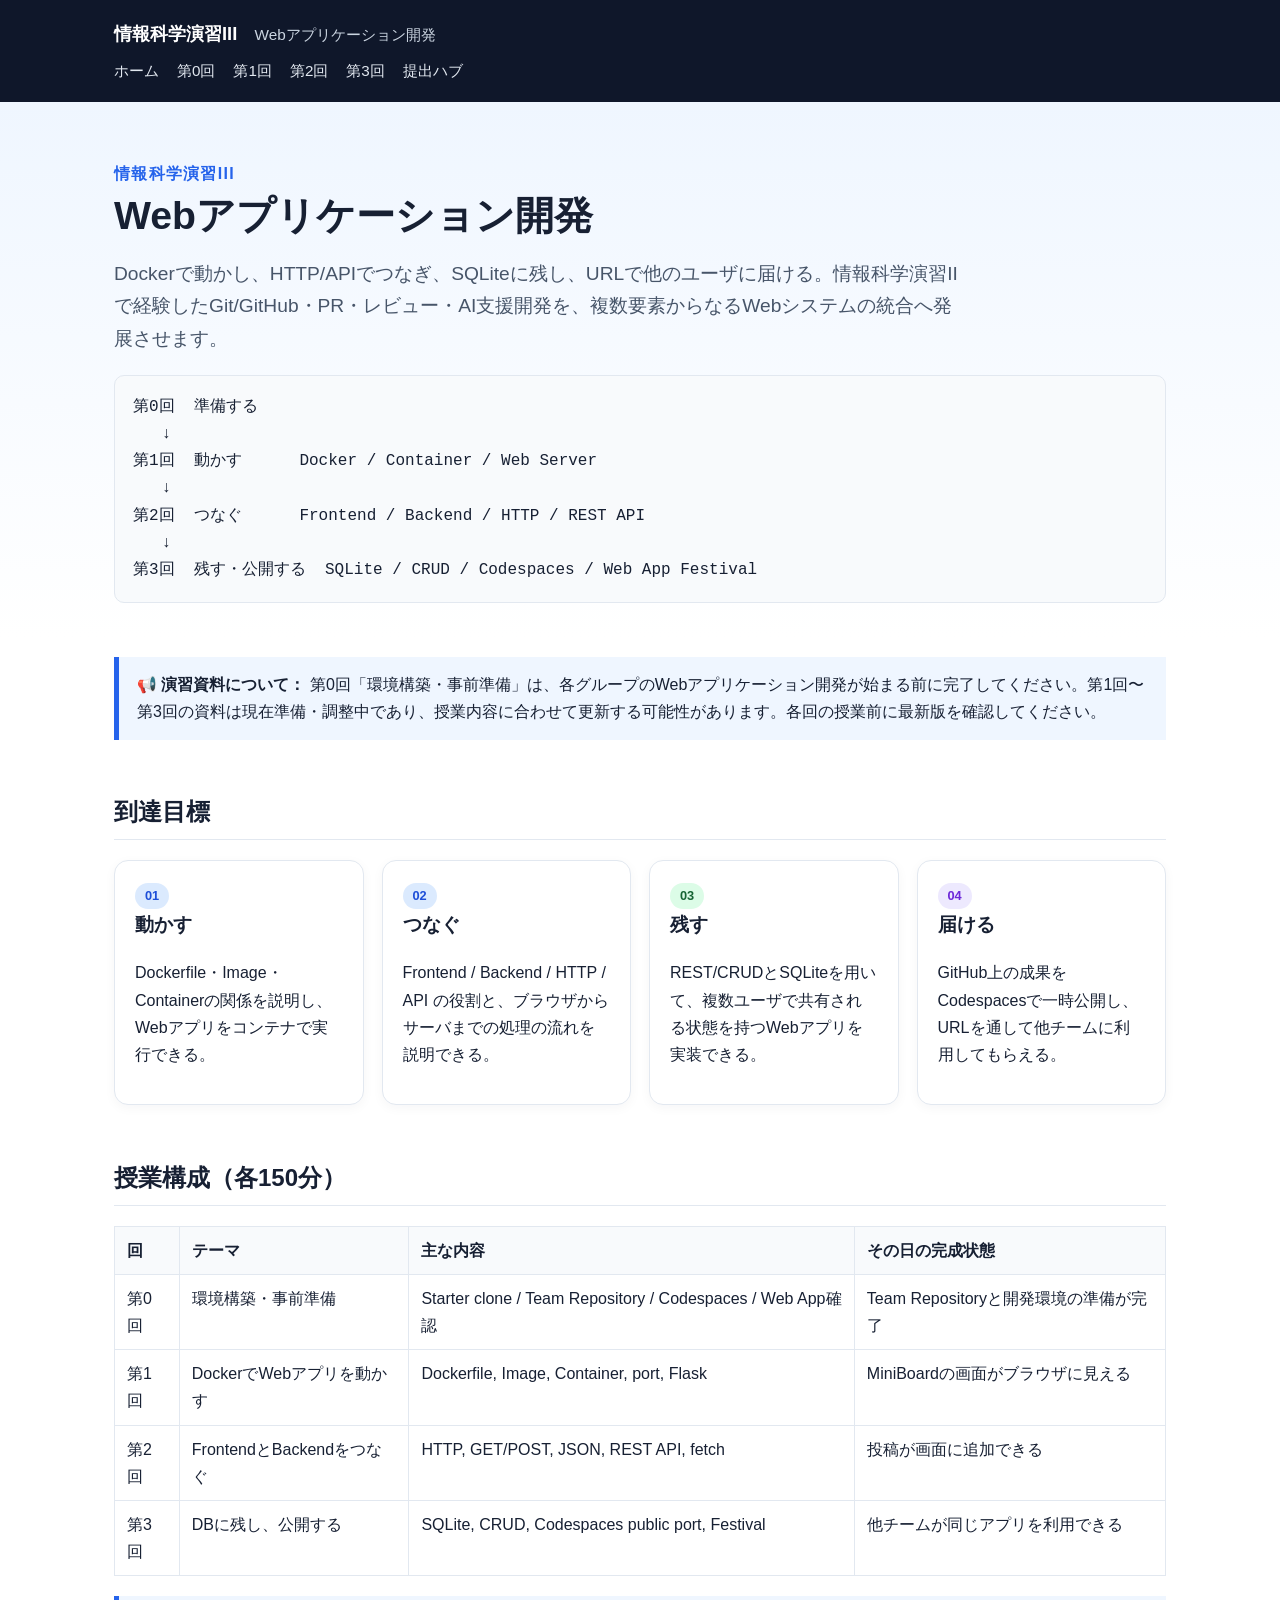
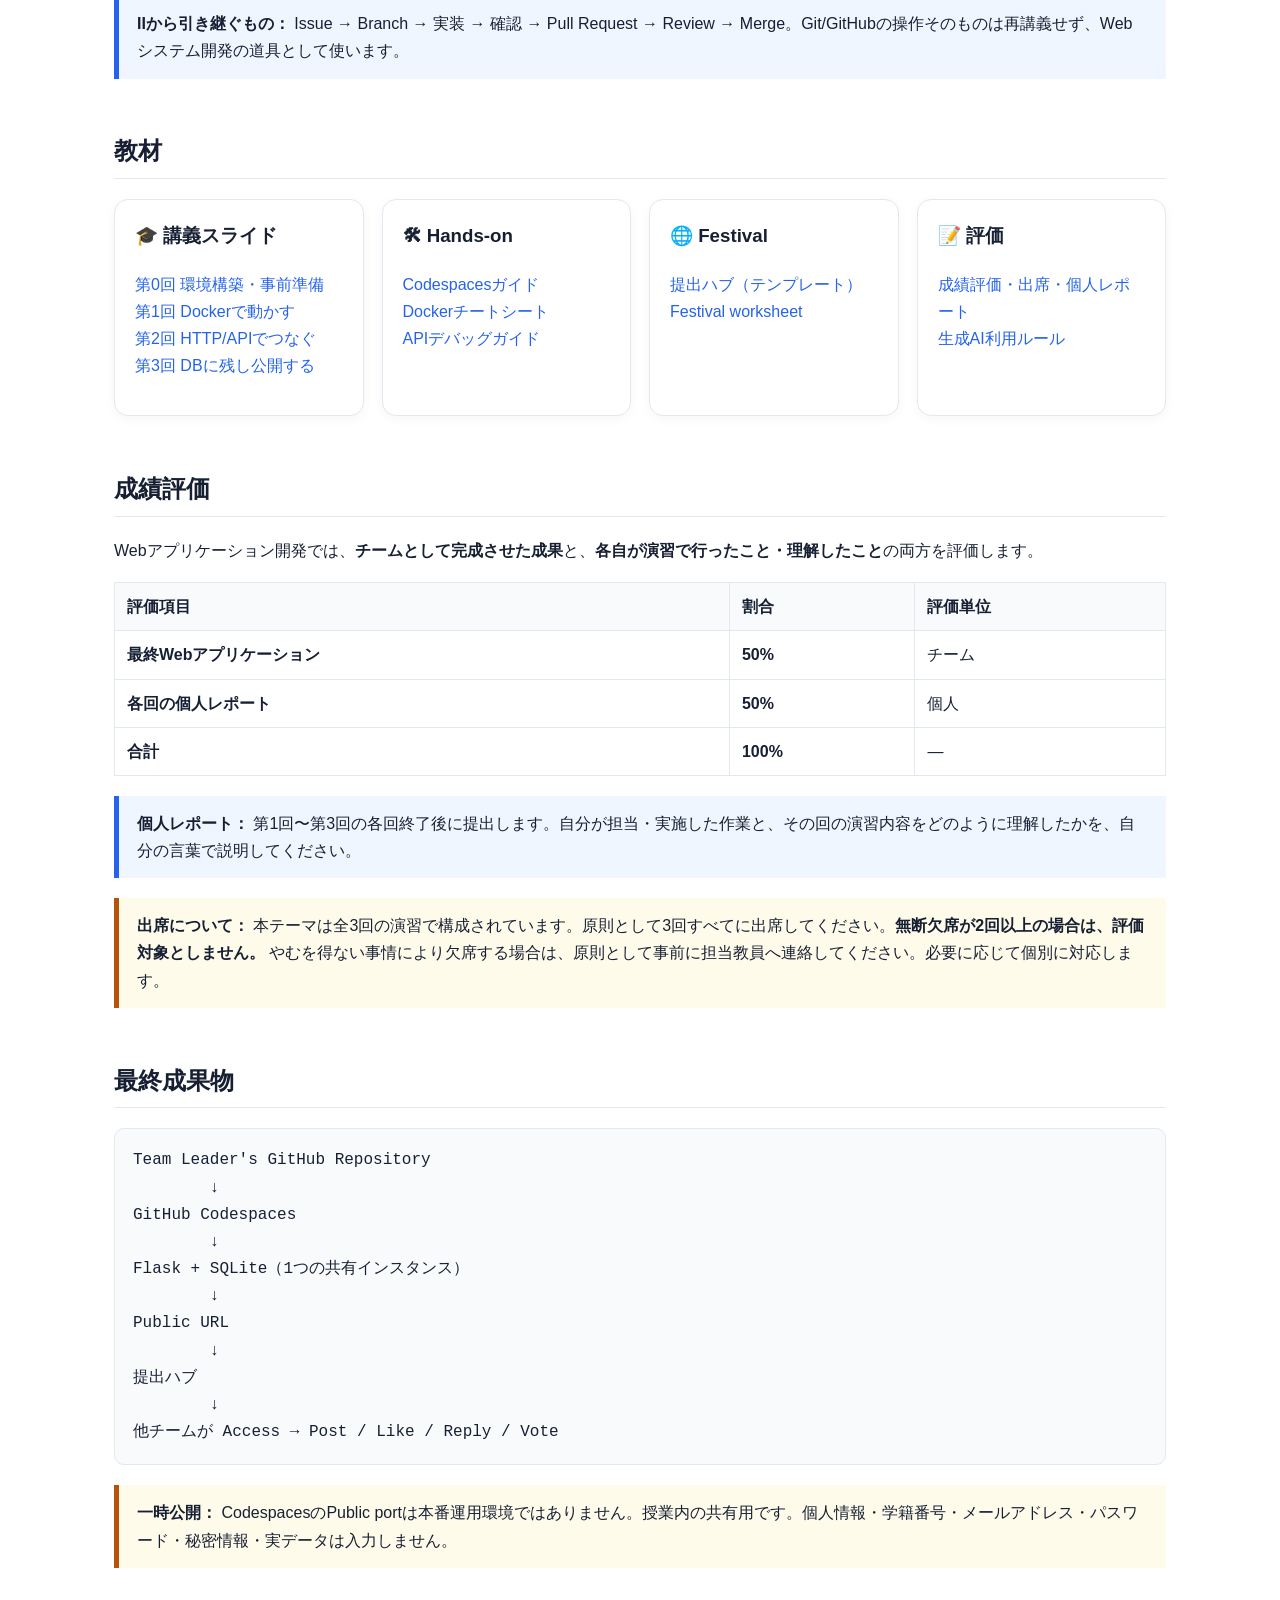
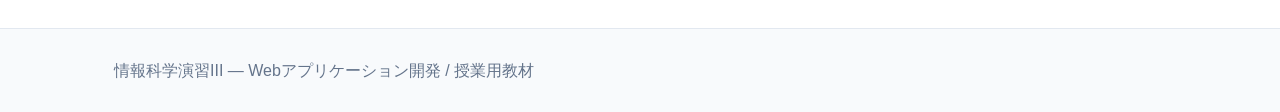
==== index.html @ 9b307874 "Initial course website" ====
<!doctype html><html lang="ja"><head><meta charset="utf-8"><meta name="viewport" content="width=device-width,initial-scale=1"><title>ホーム | 情報科学演習III</title><link rel="stylesheet" href="assets/style.css"></head><body><header><div class="wrap"><div class="brand">情報科学演習III <small>Webアプリケーション開発</small></div><nav><a href="index.html">ホーム</a><a href="slides/00-setup.html">第0回</a><a href="slides/01-docker-web.html">第1回</a><a href="slides/02-http-api.html">第2回</a><a href="slides/03-db-publish.html">第3回</a><a href="reference/festival-hub.html">提出ハブ</a></nav></div></header><section class="hero"><div class="wrap"><div class="kicker">情報科学演習III</div><h1>Webアプリケーション開発</h1><p class="lead">Dockerで動かし、HTTP/APIでつなぎ、SQLiteに残し、URLで他のユーザに届ける。情報科学演習IIで経験したGit/GitHub・PR・レビュー・AI支援開発を、複数要素からなるWebシステムの統合へ発展させます。</p><div class="flow">第0回  準備する
   ↓
第1回  動かす      Docker / Container / Web Server
   ↓
第2回  つなぐ      Frontend / Backend / HTTP / REST API
   ↓
第3回  残す・公開する  SQLite / CRUD / Codespaces / Web App Festival</div></div></section>
<main class="wrap">
<div class="notice"><b>📢 演習資料について：</b> 第0回「環境構築・事前準備」は、各グループのWebアプリケーション開発が始まる前に完了してください。第1回〜第3回の資料は現在準備・調整中であり、授業内容に合わせて更新する可能性があります。各回の授業前に最新版を確認してください。</div>
<h2>到達目標</h2><div class="grid"><div class="card"><span class="tag">01</span><h3>動かす</h3><p>Dockerfile・Image・Containerの関係を説明し、Webアプリをコンテナで実行できる。</p></div><div class="card"><span class="tag">02</span><h3>つなぐ</h3><p>Frontend / Backend / HTTP / API の役割と、ブラウザからサーバまでの処理の流れを説明できる。</p></div><div class="card"><span class="tag green">03</span><h3>残す</h3><p>REST/CRUDとSQLiteを用いて、複数ユーザで共有される状態を持つWebアプリを実装できる。</p></div><div class="card"><span class="tag violet">04</span><h3>届ける</h3><p>GitHub上の成果をCodespacesで一時公開し、URLを通して他チームに利用してもらえる。</p></div></div>
<h2>授業構成（各150分）</h2><table><tr><th>回</th><th>テーマ</th><th>主な内容</th><th>その日の完成状態</th></tr><tr><td>第0回</td><td>環境構築・事前準備</td><td>Starter clone / Team Repository / Codespaces / Web App確認</td><td>Team Repositoryと開発環境の準備が完了</td></tr><tr><td>第1回</td><td>DockerでWebアプリを動かす</td><td>Dockerfile, Image, Container, port, Flask</td><td>MiniBoardの画面がブラウザに見える</td></tr><tr><td>第2回</td><td>FrontendとBackendをつなぐ</td><td>HTTP, GET/POST, JSON, REST API, fetch</td><td>投稿が画面に追加できる</td></tr><tr><td>第3回</td><td>DBに残し、公開する</td><td>SQLite, CRUD, Codespaces public port, Festival</td><td>他チームが同じアプリを利用できる</td></tr></table>
<div class="notice"><b>IIから引き継ぐもの：</b> Issue → Branch → 実装 → 確認 → Pull Request → Review → Merge。Git/GitHubの操作そのものは再講義せず、Webシステム開発の道具として使います。</div>
<h2>教材</h2><div class="grid"><div class="card"><h3>🎓 講義スライド</h3><p><a href="slides/00-setup.html">第0回 環境構築・事前準備</a><br><a href="slides/01-docker-web.html">第1回 Dockerで動かす</a><br><a href="slides/02-http-api.html">第2回 HTTP/APIでつなぐ</a><br><a href="slides/03-db-publish.html">第3回 DBに残し公開する</a></p></div><div class="card"><h3>🛠 Hands-on</h3><p><a href="reference/codespaces-guide.html">Codespacesガイド</a><br><a href="reference/docker-cheatsheet.html">Dockerチートシート</a><br><a href="reference/api-debug.html">APIデバッグガイド</a></p></div><div class="card"><h3>🌐 Festival</h3><p><a href="reference/festival-hub.html">提出ハブ（テンプレート）</a><br><a href="files/worksheet-week3.md">Festival worksheet</a></p></div><div class="card"><h3>📝 評価</h3><p><a href="reference/assessment.html">成績評価・出席・個人レポート</a><br><a href="reference/ai-policy.html">生成AI利用ルール</a></p></div></div>
<h2>成績評価</h2>
<p>Webアプリケーション開発では、<b>チームとして完成させた成果</b>と、<b>各自が演習で行ったこと・理解したこと</b>の両方を評価します。</p>
<table><tr><th>評価項目</th><th>割合</th><th>評価単位</th></tr><tr><td><b>最終Webアプリケーション</b></td><td><b>50%</b></td><td>チーム</td></tr><tr><td><b>各回の個人レポート</b></td><td><b>50%</b></td><td>個人</td></tr><tr><td><b>合計</b></td><td><b>100%</b></td><td>—</td></tr></table>
<div class="notice"><b>個人レポート：</b> 第1回〜第3回の各回終了後に提出します。自分が担当・実施した作業と、その回の演習内容をどのように理解したかを、自分の言葉で説明してください。</div>
<div class="warn notice"><b>出席について：</b> 本テーマは全3回の演習で構成されています。原則として3回すべてに出席してください。<b>無断欠席が2回以上の場合は、評価対象としません。</b> やむを得ない事情により欠席する場合は、原則として事前に担当教員へ連絡してください。必要に応じて個別に対応します。</div>
<h2>最終成果物</h2><div class="flow">Team Leader's GitHub Repository
        ↓
GitHub Codespaces
        ↓
Flask + SQLite（1つの共有インスタンス）
        ↓
Public URL
        ↓
提出ハブ
        ↓
他チームが Access → Post / Like / Reply / Vote</div>
<div class="warn notice"><b>一時公開：</b> CodespacesのPublic portは本番運用環境ではありません。授業内の共有用です。個人情報・学籍番号・メールアドレス・パスワード・秘密情報・実データは入力しません。</div></main><footer><div class="wrap">情報科学演習III — Webアプリケーション開発 / 授業用教材</div></footer></body></html>
---- assets/style.css ----
:root{--ink:#172033;--muted:#64748b;--blue:#2563eb;--light:#f8fafc;--line:#e2e8f0;--green:#15803d;--amber:#b45309;--red:#b91c1c;--violet:#7c3aed}
*{box-sizing:border-box} body{margin:0;font-family:-apple-system,BlinkMacSystemFont,"Segoe UI","Noto Sans JP",sans-serif;color:var(--ink);line-height:1.7;background:#fff} a{color:var(--blue);text-decoration:none} a:hover{text-decoration:underline}
header{background:#0f172a;color:white;padding:18px 0}.wrap{max-width:1100px;margin:auto;padding:0 24px}.brand{font-weight:800;font-size:1.15rem}.brand small{font-weight:400;color:#cbd5e1;margin-left:12px}nav{margin-top:8px}nav a{color:#e2e8f0;margin-right:18px;font-size:.95rem}
.hero{padding:58px 0 34px;background:linear-gradient(180deg,#eff6ff,#fff)}h1{font-size:2.45rem;line-height:1.2;margin:.1em 0 .35em}h2{margin-top:2.2em;border-bottom:1px solid var(--line);padding-bottom:.25em}h3{margin-top:1.6em}.lead{font-size:1.2rem;color:#475569;max-width:850px}.kicker{font-weight:800;color:var(--blue);letter-spacing:.08em}.grid{display:grid;grid-template-columns:repeat(auto-fit,minmax(230px,1fr));gap:18px}.card{border:1px solid var(--line);border-radius:14px;padding:20px;background:white;box-shadow:0 3px 12px #0f172a0a}.card h3{margin-top:0}.tag{display:inline-block;background:#dbeafe;color:#1d4ed8;border-radius:999px;padding:2px 10px;font-size:.8rem;font-weight:700}.tag.green{background:#dcfce7;color:#166534}.tag.amber{background:#fef3c7;color:#92400e}.tag.violet{background:#ede9fe;color:#6d28d9}.notice{border-left:5px solid var(--blue);background:#eff6ff;padding:14px 18px;margin:20px 0}.warn{border-left-color:var(--amber);background:#fffbeb}.danger{border-left-color:var(--red);background:#fef2f2}.ok{border-left-color:var(--green);background:#f0fdf4}code{background:#f1f5f9;padding:.1em .35em;border-radius:5px}pre{background:#0f172a;color:#e2e8f0;padding:18px;border-radius:10px;overflow:auto;line-height:1.45}pre code{background:none;padding:0}table{border-collapse:collapse;width:100%;margin:18px 0}th,td{border:1px solid var(--line);padding:10px 12px;text-align:left;vertical-align:top}th{background:#f8fafc}.flow{font-family:ui-monospace,SFMono-Regular,Menlo,monospace;white-space:pre-wrap;background:#f8fafc;border:1px solid var(--line);padding:18px;border-radius:10px}.btn{display:inline-block;background:var(--blue);color:white!important;padding:10px 16px;border-radius:9px;font-weight:700;margin:4px 8px 4px 0}.muted{color:var(--muted)}footer{margin-top:60px;padding:28px 0;background:#f8fafc;color:#64748b;border-top:1px solid var(--line)}
.slide{max-width:1050px;margin:28px auto;padding:32px;border:1px solid var(--line);border-radius:16px;min-height:360px;box-shadow:0 8px 28px #0f172a0b}.slide h2{margin-top:0;border:0;font-size:2rem}.slide .num{color:#94a3b8;font-weight:700}.slide ul{font-size:1.08rem}.slide .big{font-size:1.45rem;font-weight:800}.toc{position:sticky;top:0;background:#ffffffee;backdrop-filter:blur(8px);border-bottom:1px solid var(--line);padding:10px 0;z-index:3}.toc a{margin-right:12px;font-size:.9rem}
@media(max-width:650px){h1{font-size:2rem}.wrap{padding:0 16px}.slide{margin:14px;padding:20px}.brand small{display:block;margin-left:0}}
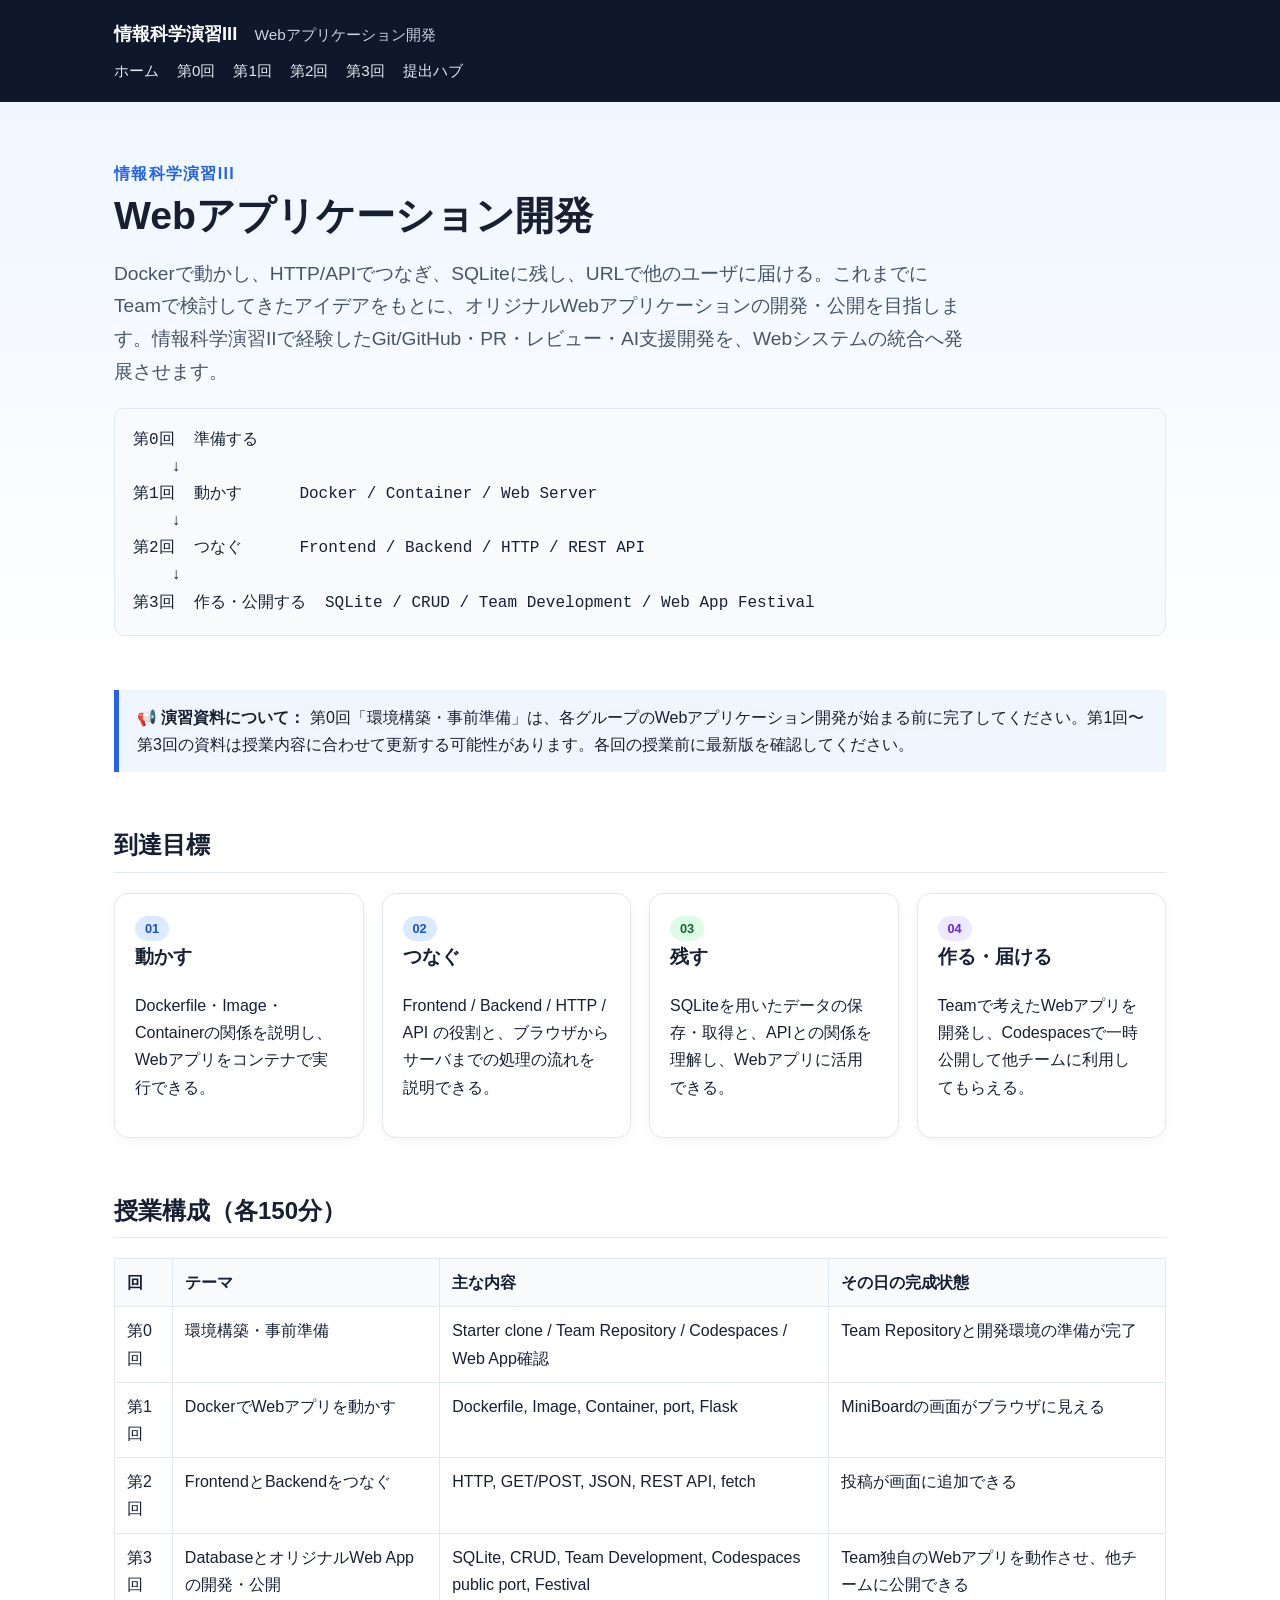
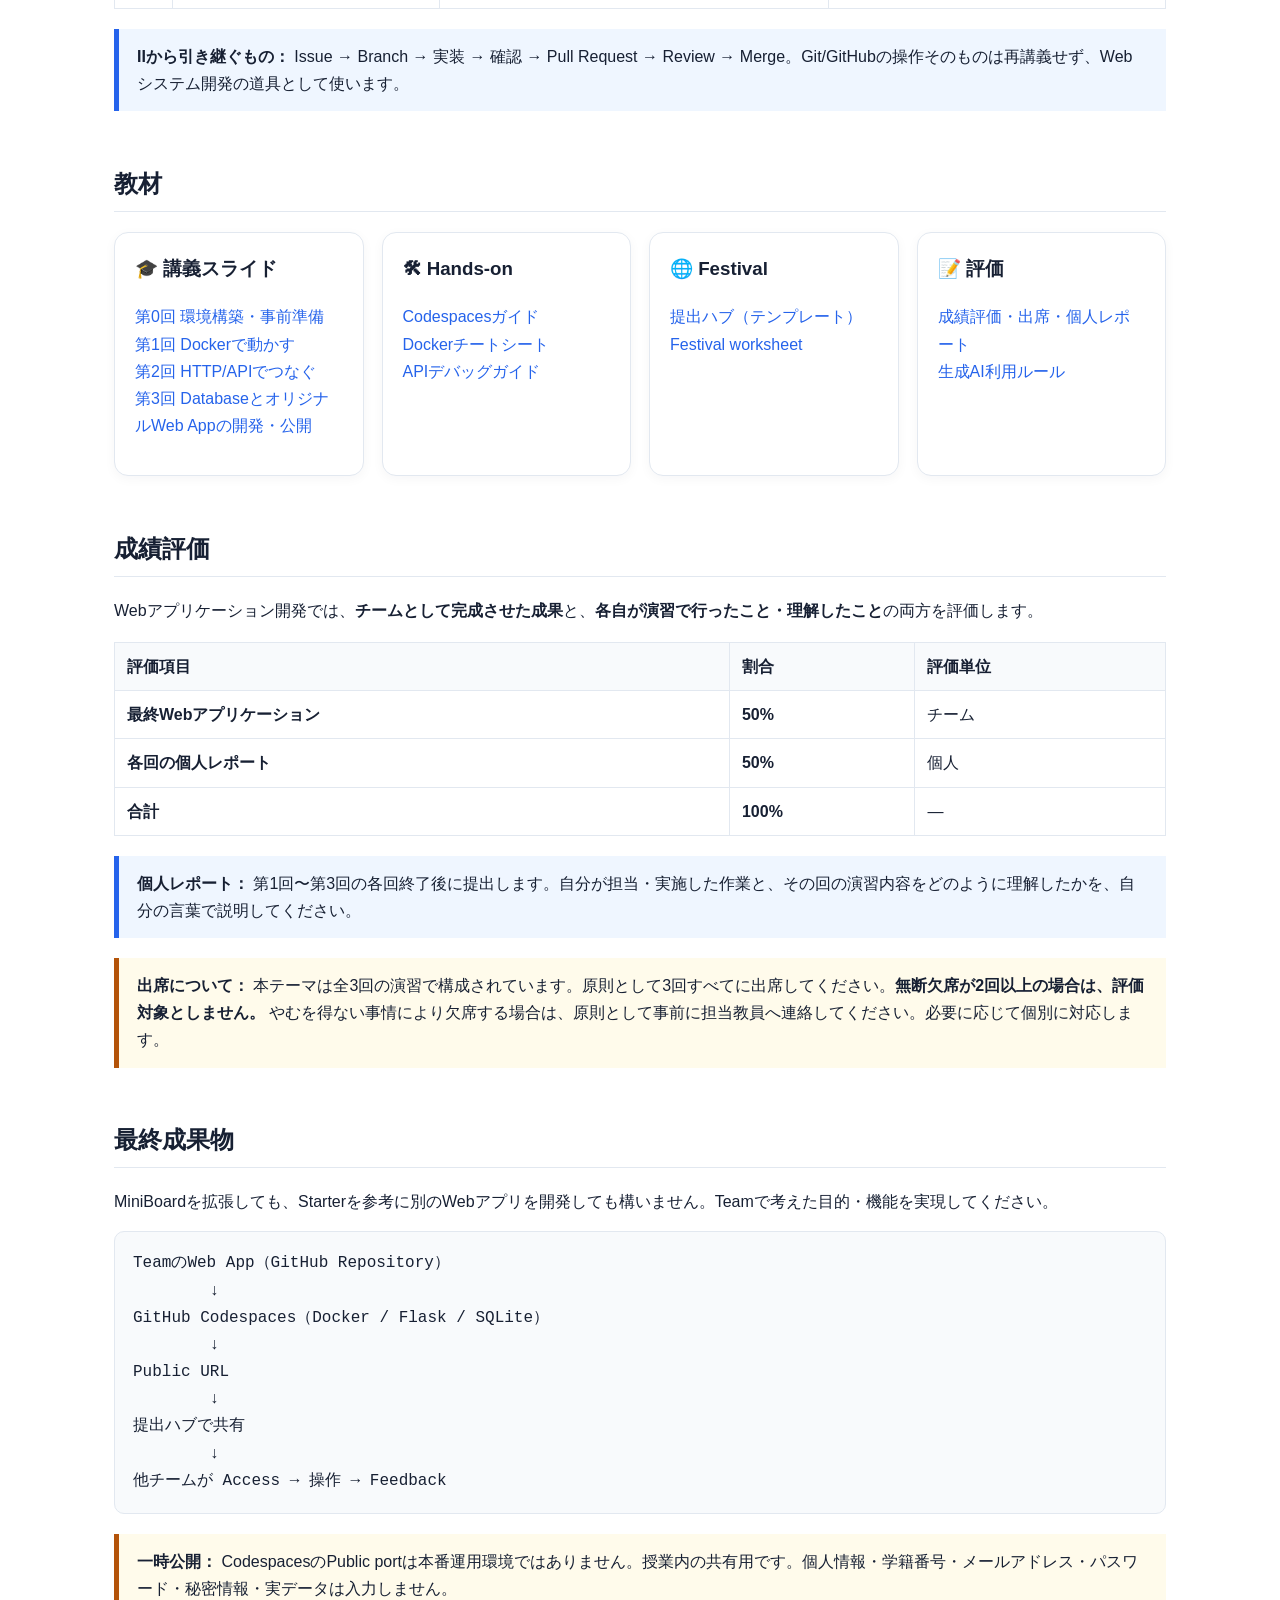
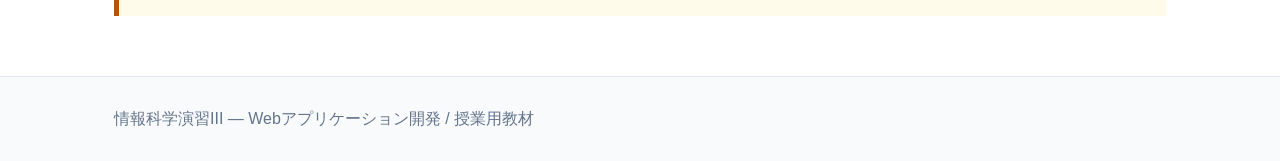
==== commit 562b6dd9: "Update Week 3 goals and final project requirements" ====
--- a/index.html
+++ b/index.html
@@ -1,30 +1,22 @@
-<!doctype html><html lang="ja"><head><meta charset="utf-8"><meta name="viewport" content="width=device-width,initial-scale=1"><title>ホーム | 情報科学演習III</title><link rel="stylesheet" href="assets/style.css"></head><body><header><div class="wrap"><div class="brand">情報科学演習III <small>Webアプリケーション開発</small></div><nav><a href="index.html">ホーム</a><a href="slides/00-setup.html">第0回</a><a href="slides/01-docker-web.html">第1回</a><a href="slides/02-http-api.html">第2回</a><a href="slides/03-db-publish.html">第3回</a><a href="reference/festival-hub.html">提出ハブ</a></nav></div></header><section class="hero"><div class="wrap"><div class="kicker">情報科学演習III</div><h1>Webアプリケーション開発</h1><p class="lead">Dockerで動かし、HTTP/APIでつなぎ、SQLiteに残し、URLで他のユーザに届ける。情報科学演習IIで経験したGit/GitHub・PR・レビュー・AI支援開発を、複数要素からなるWebシステムの統合へ発展させます。</p><div class="flow">第0回  準備する
-   ↓
+<!doctype html><html lang="ja"><head><meta charset="utf-8"><meta name="viewport" content="width=device-width,initial-scale=1"><title>ホーム | 情報科学演習III</title><link rel="stylesheet" href="assets/style.css"></head><body><header><div class="wrap"><div class="brand">情報科学演習III <small>Webアプリケーション開発</small></div><nav><a href="index.html">ホーム</a><a href="slides/00-setup.html">第0回</a><a href="slides/01-docker-web.html">第1回</a><a href="slides/02-http-api.html">第2回</a><a href="slides/03-db-publish.html">第3回</a><a href="reference/festival-hub.html">提出ハブ</a></nav></div></header><section class="hero"><div class="wrap"><div class="kicker">情報科学演習III</div><h1>Webアプリケーション開発</h1><p class="lead">Dockerで動かし、HTTP/APIでつなぎ、SQLiteに残し、URLで他のユーザに届ける。これまでにTeamで検討してきたアイデアをもとに、オリジナルWebアプリケーションの開発・公開を目指します。情報科学演習IIで経験したGit/GitHub・PR・レビュー・AI支援開発を、Webシステムの統合へ発展させます。</p><div class="flow">第0回  準備する
+    ↓
 第1回  動かす      Docker / Container / Web Server
-   ↓
+    ↓
 第2回  つなぐ      Frontend / Backend / HTTP / REST API
-   ↓
-第3回  残す・公開する  SQLite / CRUD / Codespaces / Web App Festival</div></div></section>
-<main class="wrap">
-<div class="notice"><b>📢 演習資料について：</b> 第0回「環境構築・事前準備」は、各グループのWebアプリケーション開発が始まる前に完了してください。第1回〜第3回の資料は現在準備・調整中であり、授業内容に合わせて更新する可能性があります。各回の授業前に最新版を確認してください。</div>
-<h2>到達目標</h2><div class="grid"><div class="card"><span class="tag">01</span><h3>動かす</h3><p>Dockerfile・Image・Containerの関係を説明し、Webアプリをコンテナで実行できる。</p></div><div class="card"><span class="tag">02</span><h3>つなぐ</h3><p>Frontend / Backend / HTTP / API の役割と、ブラウザからサーバまでの処理の流れを説明できる。</p></div><div class="card"><span class="tag green">03</span><h3>残す</h3><p>REST/CRUDとSQLiteを用いて、複数ユーザで共有される状態を持つWebアプリを実装できる。</p></div><div class="card"><span class="tag violet">04</span><h3>届ける</h3><p>GitHub上の成果をCodespacesで一時公開し、URLを通して他チームに利用してもらえる。</p></div></div>
-<h2>授業構成（各150分）</h2><table><tr><th>回</th><th>テーマ</th><th>主な内容</th><th>その日の完成状態</th></tr><tr><td>第0回</td><td>環境構築・事前準備</td><td>Starter clone / Team Repository / Codespaces / Web App確認</td><td>Team Repositoryと開発環境の準備が完了</td></tr><tr><td>第1回</td><td>DockerでWebアプリを動かす</td><td>Dockerfile, Image, Container, port, Flask</td><td>MiniBoardの画面がブラウザに見える</td></tr><tr><td>第2回</td><td>FrontendとBackendをつなぐ</td><td>HTTP, GET/POST, JSON, REST API, fetch</td><td>投稿が画面に追加できる</td></tr><tr><td>第3回</td><td>DBに残し、公開する</td><td>SQLite, CRUD, Codespaces public port, Festival</td><td>他チームが同じアプリを利用できる</td></tr></table>
+    ↓
+第3回  作る・公開する  SQLite / CRUD / Team Development / Web App Festival</div></div></section>
+<main class="wrap"><div class="notice"><b>📢 演習資料について：</b> 第0回「環境構築・事前準備」は、各グループのWebアプリケーション開発が始まる前に完了してください。第1回〜第3回の資料は授業内容に合わせて更新する可能性があります。各回の授業前に最新版を確認してください。</div>
+<h2>到達目標</h2><div class="grid"><div class="card"><span class="tag">01</span><h3>動かす</h3><p>Dockerfile・Image・Containerの関係を説明し、Webアプリをコンテナで実行できる。</p></div><div class="card"><span class="tag">02</span><h3>つなぐ</h3><p>Frontend / Backend / HTTP / API の役割と、ブラウザからサーバまでの処理の流れを説明できる。</p></div><div class="card"><span class="tag green">03</span><h3>残す</h3><p>SQLiteを用いたデータの保存・取得と、APIとの関係を理解し、Webアプリに活用できる。</p></div><div class="card"><span class="tag violet">04</span><h3>作る・届ける</h3><p>Teamで考えたWebアプリを開発し、Codespacesで一時公開して他チームに利用してもらえる。</p></div></div>
+<h2>授業構成（各150分）</h2><table><tr><th>回</th><th>テーマ</th><th>主な内容</th><th>その日の完成状態</th></tr><tr><td>第0回</td><td>環境構築・事前準備</td><td>Starter clone / Team Repository / Codespaces / Web App確認</td><td>Team Repositoryと開発環境の準備が完了</td></tr><tr><td>第1回</td><td>DockerでWebアプリを動かす</td><td>Dockerfile, Image, Container, port, Flask</td><td>MiniBoardの画面がブラウザに見える</td></tr><tr><td>第2回</td><td>FrontendとBackendをつなぐ</td><td>HTTP, GET/POST, JSON, REST API, fetch</td><td>投稿が画面に追加できる</td></tr><tr><td>第3回</td><td>DatabaseとオリジナルWeb Appの開発・公開</td><td>SQLite, CRUD, Team Development, Codespaces public port, Festival</td><td>Team独自のWebアプリを動作させ、他チームに公開できる</td></tr></table>
 <div class="notice"><b>IIから引き継ぐもの：</b> Issue → Branch → 実装 → 確認 → Pull Request → Review → Merge。Git/GitHubの操作そのものは再講義せず、Webシステム開発の道具として使います。</div>
-<h2>教材</h2><div class="grid"><div class="card"><h3>🎓 講義スライド</h3><p><a href="slides/00-setup.html">第0回 環境構築・事前準備</a><br><a href="slides/01-docker-web.html">第1回 Dockerで動かす</a><br><a href="slides/02-http-api.html">第2回 HTTP/APIでつなぐ</a><br><a href="slides/03-db-publish.html">第3回 DBに残し公開する</a></p></div><div class="card"><h3>🛠 Hands-on</h3><p><a href="reference/codespaces-guide.html">Codespacesガイド</a><br><a href="reference/docker-cheatsheet.html">Dockerチートシート</a><br><a href="reference/api-debug.html">APIデバッグガイド</a></p></div><div class="card"><h3>🌐 Festival</h3><p><a href="reference/festival-hub.html">提出ハブ（テンプレート）</a><br><a href="files/worksheet-week3.md">Festival worksheet</a></p></div><div class="card"><h3>📝 評価</h3><p><a href="reference/assessment.html">成績評価・出席・個人レポート</a><br><a href="reference/ai-policy.html">生成AI利用ルール</a></p></div></div>
-<h2>成績評価</h2>
-<p>Webアプリケーション開発では、<b>チームとして完成させた成果</b>と、<b>各自が演習で行ったこと・理解したこと</b>の両方を評価します。</p>
-<table><tr><th>評価項目</th><th>割合</th><th>評価単位</th></tr><tr><td><b>最終Webアプリケーション</b></td><td><b>50%</b></td><td>チーム</td></tr><tr><td><b>各回の個人レポート</b></td><td><b>50%</b></td><td>個人</td></tr><tr><td><b>合計</b></td><td><b>100%</b></td><td>—</td></tr></table>
-<div class="notice"><b>個人レポート：</b> 第1回〜第3回の各回終了後に提出します。自分が担当・実施した作業と、その回の演習内容をどのように理解したかを、自分の言葉で説明してください。</div>
-<div class="warn notice"><b>出席について：</b> 本テーマは全3回の演習で構成されています。原則として3回すべてに出席してください。<b>無断欠席が2回以上の場合は、評価対象としません。</b> やむを得ない事情により欠席する場合は、原則として事前に担当教員へ連絡してください。必要に応じて個別に対応します。</div>
-<h2>最終成果物</h2><div class="flow">Team Leader's GitHub Repository
+<h2>教材</h2><div class="grid"><div class="card"><h3>🎓 講義スライド</h3><p><a href="slides/00-setup.html">第0回 環境構築・事前準備</a><br><a href="slides/01-docker-web.html">第1回 Dockerで動かす</a><br><a href="slides/02-http-api.html">第2回 HTTP/APIでつなぐ</a><br><a href="slides/03-db-publish.html">第3回 DatabaseとオリジナルWeb Appの開発・公開</a></p></div><div class="card"><h3>🛠 Hands-on</h3><p><a href="reference/codespaces-guide.html">Codespacesガイド</a><br><a href="reference/docker-cheatsheet.html">Dockerチートシート</a><br><a href="reference/api-debug.html">APIデバッグガイド</a></p></div><div class="card"><h3>🌐 Festival</h3><p><a href="reference/festival-hub.html">提出ハブ（テンプレート）</a><br><a href="files/worksheet-week3.md">Festival worksheet</a></p></div><div class="card"><h3>📝 評価</h3><p><a href="reference/assessment.html">成績評価・出席・個人レポート</a><br><a href="reference/ai-policy.html">生成AI利用ルール</a></p></div></div>
+<h2>成績評価</h2><p>Webアプリケーション開発では、<b>チームとして完成させた成果</b>と、<b>各自が演習で行ったこと・理解したこと</b>の両方を評価します。</p><table><tr><th>評価項目</th><th>割合</th><th>評価単位</th></tr><tr><td><b>最終Webアプリケーション</b></td><td><b>50%</b></td><td>チーム</td></tr><tr><td><b>各回の個人レポート</b></td><td><b>50%</b></td><td>個人</td></tr><tr><td><b>合計</b></td><td><b>100%</b></td><td>—</td></tr></table><div class="notice"><b>個人レポート：</b> 第1回〜第3回の各回終了後に提出します。自分が担当・実施した作業と、その回の演習内容をどのように理解したかを、自分の言葉で説明してください。</div><div class="warn notice"><b>出席について：</b> 本テーマは全3回の演習で構成されています。原則として3回すべてに出席してください。<b>無断欠席が2回以上の場合は、評価対象としません。</b> やむを得ない事情により欠席する場合は、原則として事前に担当教員へ連絡してください。必要に応じて個別に対応します。</div>
+<h2>最終成果物</h2><p>MiniBoardを拡張しても、Starterを参考に別のWebアプリを開発しても構いません。Teamで考えた目的・機能を実現してください。</p><div class="flow">TeamのWeb App（GitHub Repository）
         ↓
-GitHub Codespaces
-        ↓
-Flask + SQLite（1つの共有インスタンス）
+GitHub Codespaces（Docker / Flask / SQLite）
         ↓
 Public URL
         ↓
-提出ハブ
+提出ハブで共有
         ↓
-他チームが Access → Post / Like / Reply / Vote</div>
-<div class="warn notice"><b>一時公開：</b> CodespacesのPublic portは本番運用環境ではありません。授業内の共有用です。個人情報・学籍番号・メールアドレス・パスワード・秘密情報・実データは入力しません。</div></main><footer><div class="wrap">情報科学演習III — Webアプリケーション開発 / 授業用教材</div></footer></body></html>+他チームが Access → 操作 → Feedback</div><div class="warn notice"><b>一時公開：</b> CodespacesのPublic portは本番運用環境ではありません。授業内の共有用です。個人情報・学籍番号・メールアドレス・パスワード・秘密情報・実データは入力しません。</div></main><footer><div class="wrap">情報科学演習III — Webアプリケーション開発 / 授業用教材</div></footer></body></html>
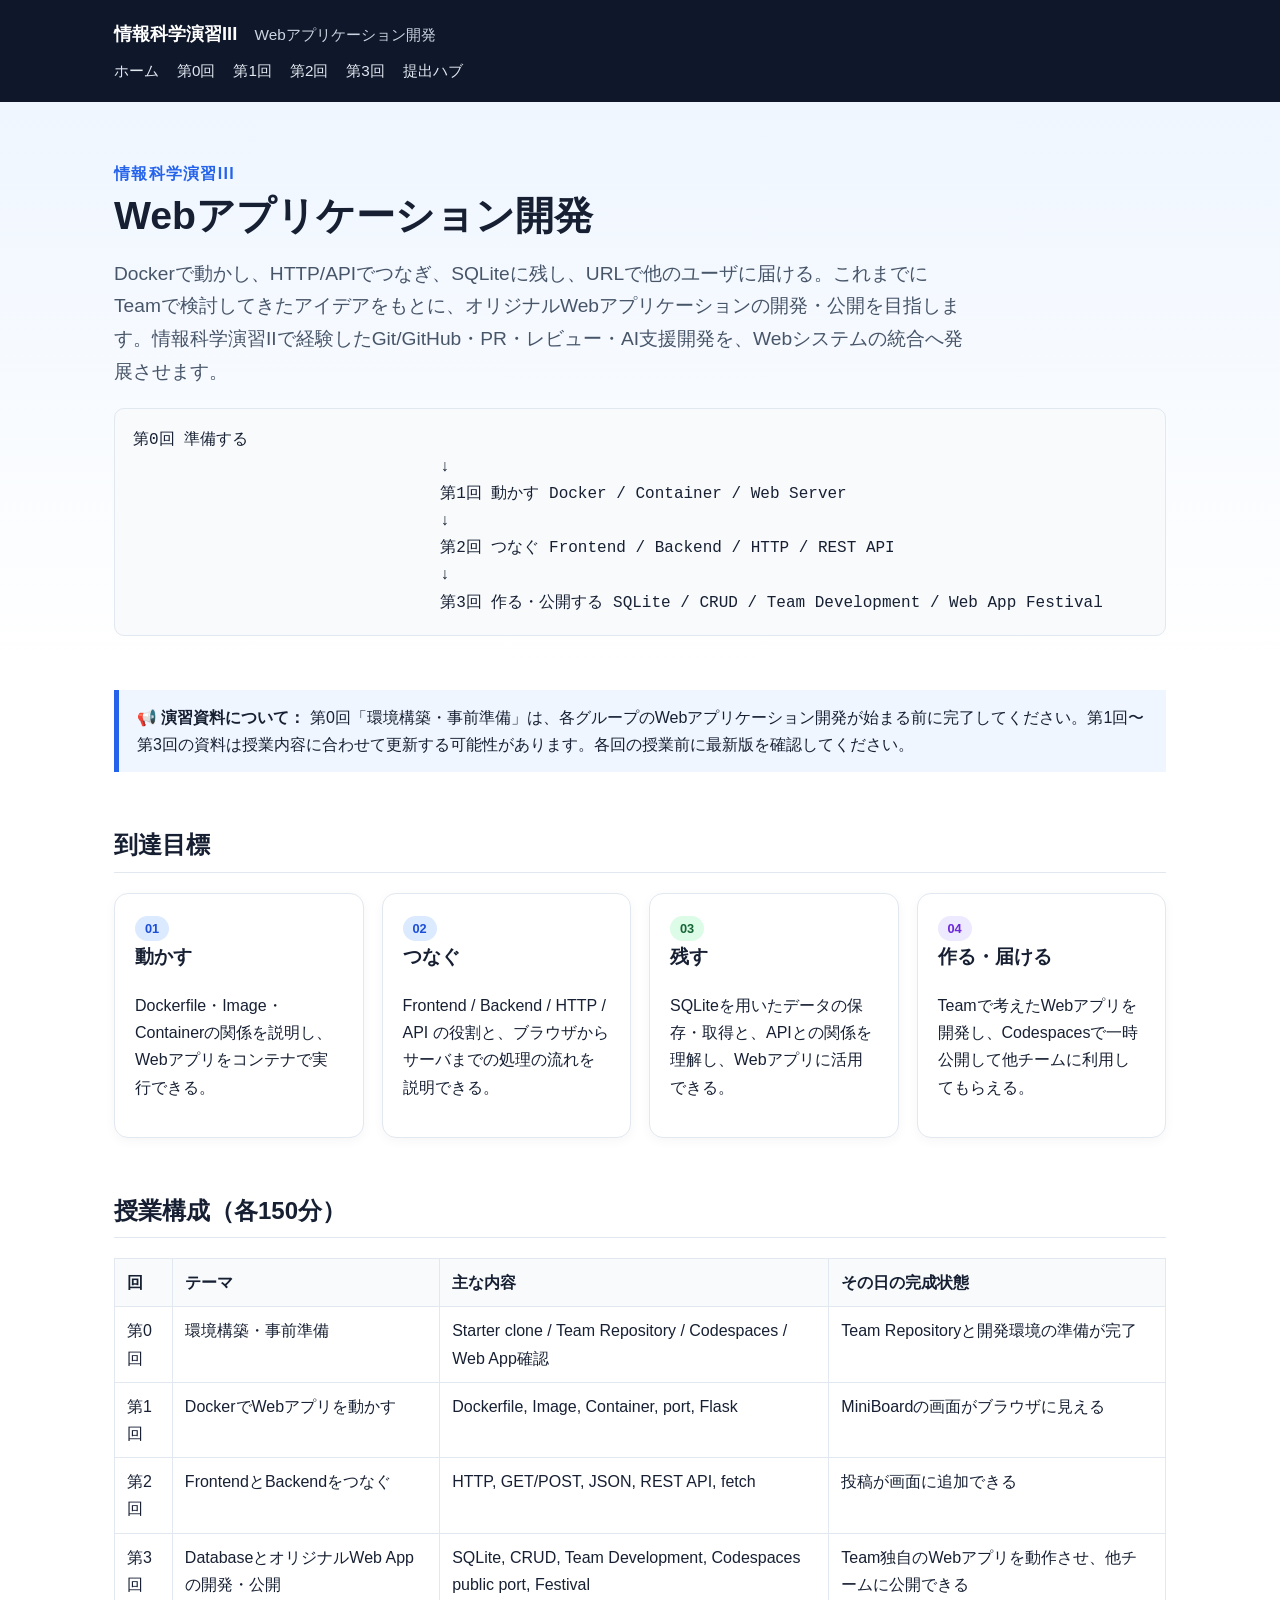
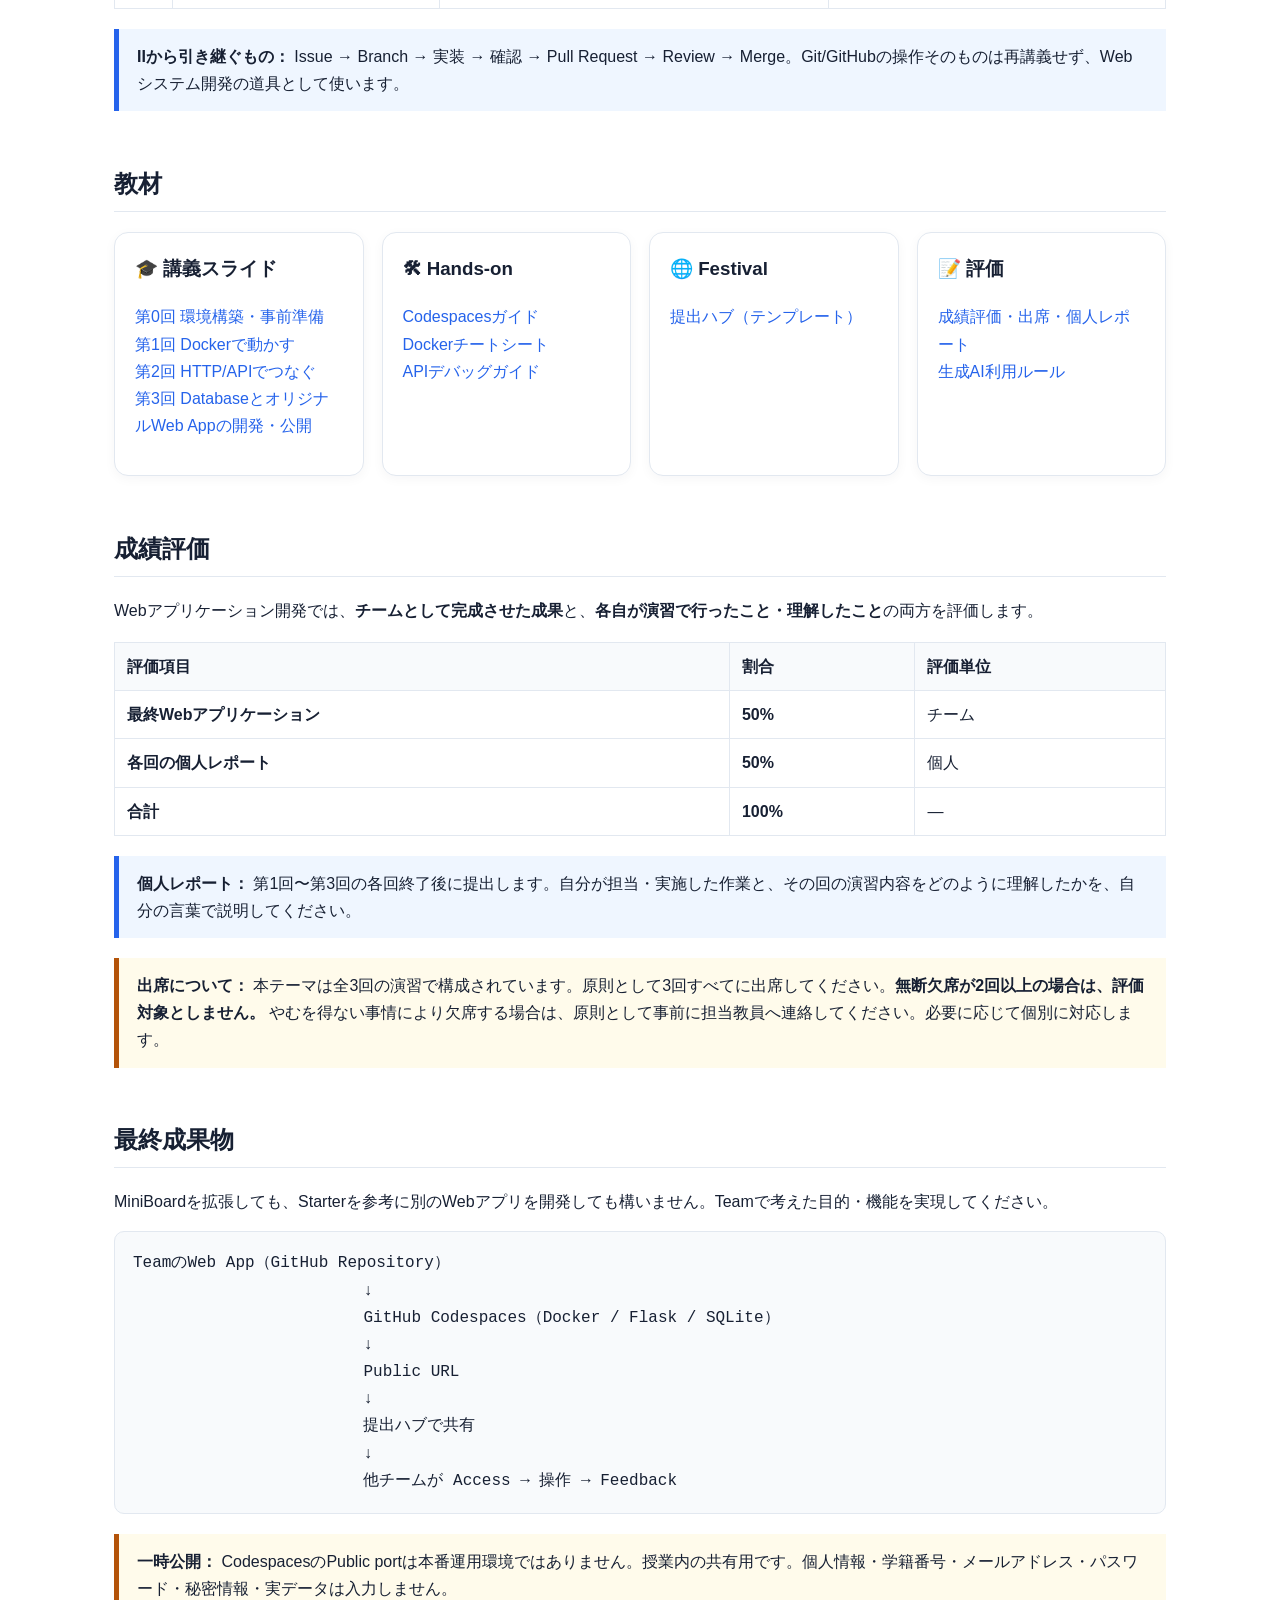
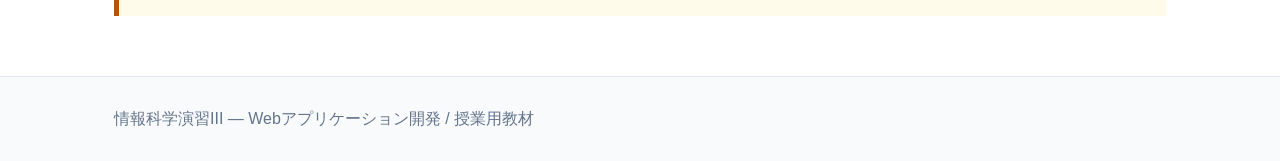
==== commit 060c602e: "remove worksheet" ====
--- a/index.html
+++ b/index.html
@@ -1,22 +1,170 @@
-<!doctype html><html lang="ja"><head><meta charset="utf-8"><meta name="viewport" content="width=device-width,initial-scale=1"><title>ホーム | 情報科学演習III</title><link rel="stylesheet" href="assets/style.css"></head><body><header><div class="wrap"><div class="brand">情報科学演習III <small>Webアプリケーション開発</small></div><nav><a href="index.html">ホーム</a><a href="slides/00-setup.html">第0回</a><a href="slides/01-docker-web.html">第1回</a><a href="slides/02-http-api.html">第2回</a><a href="slides/03-db-publish.html">第3回</a><a href="reference/festival-hub.html">提出ハブ</a></nav></div></header><section class="hero"><div class="wrap"><div class="kicker">情報科学演習III</div><h1>Webアプリケーション開発</h1><p class="lead">Dockerで動かし、HTTP/APIでつなぎ、SQLiteに残し、URLで他のユーザに届ける。これまでにTeamで検討してきたアイデアをもとに、オリジナルWebアプリケーションの開発・公開を目指します。情報科学演習IIで経験したGit/GitHub・PR・レビュー・AI支援開発を、Webシステムの統合へ発展させます。</p><div class="flow">第0回  準備する
-    ↓
-第1回  動かす      Docker / Container / Web Server
-    ↓
-第2回  つなぐ      Frontend / Backend / HTTP / REST API
-    ↓
-第3回  作る・公開する  SQLite / CRUD / Team Development / Web App Festival</div></div></section>
-<main class="wrap"><div class="notice"><b>📢 演習資料について：</b> 第0回「環境構築・事前準備」は、各グループのWebアプリケーション開発が始まる前に完了してください。第1回〜第3回の資料は授業内容に合わせて更新する可能性があります。各回の授業前に最新版を確認してください。</div>
-<h2>到達目標</h2><div class="grid"><div class="card"><span class="tag">01</span><h3>動かす</h3><p>Dockerfile・Image・Containerの関係を説明し、Webアプリをコンテナで実行できる。</p></div><div class="card"><span class="tag">02</span><h3>つなぐ</h3><p>Frontend / Backend / HTTP / API の役割と、ブラウザからサーバまでの処理の流れを説明できる。</p></div><div class="card"><span class="tag green">03</span><h3>残す</h3><p>SQLiteを用いたデータの保存・取得と、APIとの関係を理解し、Webアプリに活用できる。</p></div><div class="card"><span class="tag violet">04</span><h3>作る・届ける</h3><p>Teamで考えたWebアプリを開発し、Codespacesで一時公開して他チームに利用してもらえる。</p></div></div>
-<h2>授業構成（各150分）</h2><table><tr><th>回</th><th>テーマ</th><th>主な内容</th><th>その日の完成状態</th></tr><tr><td>第0回</td><td>環境構築・事前準備</td><td>Starter clone / Team Repository / Codespaces / Web App確認</td><td>Team Repositoryと開発環境の準備が完了</td></tr><tr><td>第1回</td><td>DockerでWebアプリを動かす</td><td>Dockerfile, Image, Container, port, Flask</td><td>MiniBoardの画面がブラウザに見える</td></tr><tr><td>第2回</td><td>FrontendとBackendをつなぐ</td><td>HTTP, GET/POST, JSON, REST API, fetch</td><td>投稿が画面に追加できる</td></tr><tr><td>第3回</td><td>DatabaseとオリジナルWeb Appの開発・公開</td><td>SQLite, CRUD, Team Development, Codespaces public port, Festival</td><td>Team独自のWebアプリを動作させ、他チームに公開できる</td></tr></table>
-<div class="notice"><b>IIから引き継ぐもの：</b> Issue → Branch → 実装 → 確認 → Pull Request → Review → Merge。Git/GitHubの操作そのものは再講義せず、Webシステム開発の道具として使います。</div>
-<h2>教材</h2><div class="grid"><div class="card"><h3>🎓 講義スライド</h3><p><a href="slides/00-setup.html">第0回 環境構築・事前準備</a><br><a href="slides/01-docker-web.html">第1回 Dockerで動かす</a><br><a href="slides/02-http-api.html">第2回 HTTP/APIでつなぐ</a><br><a href="slides/03-db-publish.html">第3回 DatabaseとオリジナルWeb Appの開発・公開</a></p></div><div class="card"><h3>🛠 Hands-on</h3><p><a href="reference/codespaces-guide.html">Codespacesガイド</a><br><a href="reference/docker-cheatsheet.html">Dockerチートシート</a><br><a href="reference/api-debug.html">APIデバッグガイド</a></p></div><div class="card"><h3>🌐 Festival</h3><p><a href="reference/festival-hub.html">提出ハブ（テンプレート）</a><br><a href="files/worksheet-week3.md">Festival worksheet</a></p></div><div class="card"><h3>📝 評価</h3><p><a href="reference/assessment.html">成績評価・出席・個人レポート</a><br><a href="reference/ai-policy.html">生成AI利用ルール</a></p></div></div>
-<h2>成績評価</h2><p>Webアプリケーション開発では、<b>チームとして完成させた成果</b>と、<b>各自が演習で行ったこと・理解したこと</b>の両方を評価します。</p><table><tr><th>評価項目</th><th>割合</th><th>評価単位</th></tr><tr><td><b>最終Webアプリケーション</b></td><td><b>50%</b></td><td>チーム</td></tr><tr><td><b>各回の個人レポート</b></td><td><b>50%</b></td><td>個人</td></tr><tr><td><b>合計</b></td><td><b>100%</b></td><td>—</td></tr></table><div class="notice"><b>個人レポート：</b> 第1回〜第3回の各回終了後に提出します。自分が担当・実施した作業と、その回の演習内容をどのように理解したかを、自分の言葉で説明してください。</div><div class="warn notice"><b>出席について：</b> 本テーマは全3回の演習で構成されています。原則として3回すべてに出席してください。<b>無断欠席が2回以上の場合は、評価対象としません。</b> やむを得ない事情により欠席する場合は、原則として事前に担当教員へ連絡してください。必要に応じて個別に対応します。</div>
-<h2>最終成果物</h2><p>MiniBoardを拡張しても、Starterを参考に別のWebアプリを開発しても構いません。Teamで考えた目的・機能を実現してください。</p><div class="flow">TeamのWeb App（GitHub Repository）
-        ↓
-GitHub Codespaces（Docker / Flask / SQLite）
-        ↓
-Public URL
-        ↓
-提出ハブで共有
-        ↓
-他チームが Access → 操作 → Feedback</div><div class="warn notice"><b>一時公開：</b> CodespacesのPublic portは本番運用環境ではありません。授業内の共有用です。個人情報・学籍番号・メールアドレス・パスワード・秘密情報・実データは入力しません。</div></main><footer><div class="wrap">情報科学演習III — Webアプリケーション開発 / 授業用教材</div></footer></body></html>
+<!doctype html>
+<html lang="ja">
+
+<head>
+        <meta charset="utf-8">
+        <meta name="viewport" content="width=device-width,initial-scale=1">
+        <title>ホーム | 情報科学演習III</title>
+        <link rel="stylesheet" href="assets/style.css">
+</head>
+
+<body>
+        <header>
+                <div class="wrap">
+                        <div class="brand">情報科学演習III <small>Webアプリケーション開発</small></div>
+                        <nav><a href="index.html">ホーム</a><a href="slides/00-setup.html">第0回</a><a
+                                        href="slides/01-docker-web.html">第1回</a><a
+                                        href="slides/02-http-api.html">第2回</a><a
+                                        href="slides/03-db-publish.html">第3回</a><a
+                                        href="reference/festival-hub.html">提出ハブ</a></nav>
+                </div>
+        </header>
+        <section class="hero">
+                <div class="wrap">
+                        <div class="kicker">情報科学演習III</div>
+                        <h1>Webアプリケーション開発</h1>
+                        <p class="lead">
+                                Dockerで動かし、HTTP/APIでつなぎ、SQLiteに残し、URLで他のユーザに届ける。これまでにTeamで検討してきたアイデアをもとに、オリジナルWebアプリケーションの開発・公開を目指します。情報科学演習IIで経験したGit/GitHub・PR・レビュー・AI支援開発を、Webシステムの統合へ発展させます。
+                        </p>
+                        <div class="flow">第0回 準備する
+                                ↓
+                                第1回 動かす Docker / Container / Web Server
+                                ↓
+                                第2回 つなぐ Frontend / Backend / HTTP / REST API
+                                ↓
+                                第3回 作る・公開する SQLite / CRUD / Team Development / Web App Festival</div>
+                </div>
+        </section>
+        <main class="wrap">
+                <div class="notice"><b>📢 演習資料について：</b>
+                        第0回「環境構築・事前準備」は、各グループのWebアプリケーション開発が始まる前に完了してください。第1回〜第3回の資料は授業内容に合わせて更新する可能性があります。各回の授業前に最新版を確認してください。
+                </div>
+                <h2>到達目標</h2>
+                <div class="grid">
+                        <div class="card"><span class="tag">01</span>
+                                <h3>動かす</h3>
+                                <p>Dockerfile・Image・Containerの関係を説明し、Webアプリをコンテナで実行できる。</p>
+                        </div>
+                        <div class="card"><span class="tag">02</span>
+                                <h3>つなぐ</h3>
+                                <p>Frontend / Backend / HTTP / API の役割と、ブラウザからサーバまでの処理の流れを説明できる。</p>
+                        </div>
+                        <div class="card"><span class="tag green">03</span>
+                                <h3>残す</h3>
+                                <p>SQLiteを用いたデータの保存・取得と、APIとの関係を理解し、Webアプリに活用できる。</p>
+                        </div>
+                        <div class="card"><span class="tag violet">04</span>
+                                <h3>作る・届ける</h3>
+                                <p>Teamで考えたWebアプリを開発し、Codespacesで一時公開して他チームに利用してもらえる。</p>
+                        </div>
+                </div>
+                <h2>授業構成（各150分）</h2>
+                <table>
+                        <tr>
+                                <th>回</th>
+                                <th>テーマ</th>
+                                <th>主な内容</th>
+                                <th>その日の完成状態</th>
+                        </tr>
+                        <tr>
+                                <td>第0回</td>
+                                <td>環境構築・事前準備</td>
+                                <td>Starter clone / Team Repository / Codespaces / Web App確認</td>
+                                <td>Team Repositoryと開発環境の準備が完了</td>
+                        </tr>
+                        <tr>
+                                <td>第1回</td>
+                                <td>DockerでWebアプリを動かす</td>
+                                <td>Dockerfile, Image, Container, port, Flask</td>
+                                <td>MiniBoardの画面がブラウザに見える</td>
+                        </tr>
+                        <tr>
+                                <td>第2回</td>
+                                <td>FrontendとBackendをつなぐ</td>
+                                <td>HTTP, GET/POST, JSON, REST API, fetch</td>
+                                <td>投稿が画面に追加できる</td>
+                        </tr>
+                        <tr>
+                                <td>第3回</td>
+                                <td>DatabaseとオリジナルWeb Appの開発・公開</td>
+                                <td>SQLite, CRUD, Team Development, Codespaces public port, Festival</td>
+                                <td>Team独自のWebアプリを動作させ、他チームに公開できる</td>
+                        </tr>
+                </table>
+                <div class="notice"><b>IIから引き継ぐもの：</b> Issue → Branch → 実装 → 確認 → Pull Request → Review →
+                        Merge。Git/GitHubの操作そのものは再講義せず、Webシステム開発の道具として使います。</div>
+                <h2>教材</h2>
+                <div class="grid">
+                        <div class="card">
+                                <h3>🎓 講義スライド</h3>
+                                <p><a href="slides/00-setup.html">第0回 環境構築・事前準備</a><br><a
+                                                href="slides/01-docker-web.html">第1回 Dockerで動かす</a><br><a
+                                                href="slides/02-http-api.html">第2回 HTTP/APIでつなぐ</a><br><a
+                                                href="slides/03-db-publish.html">第3回 DatabaseとオリジナルWeb Appの開発・公開</a></p>
+                        </div>
+                        <div class="card">
+                                <h3>🛠 Hands-on</h3>
+                                <p><a href="reference/codespaces-guide.html">Codespacesガイド</a><br><a
+                                                href="reference/docker-cheatsheet.html">Dockerチートシート</a><br><a
+                                                href="reference/api-debug.html">APIデバッグガイド</a></p>
+                        </div>
+                        <div class="card">
+                                <h3>🌐 Festival</h3>
+                                <p><a href="reference/festival-hub.html">提出ハブ（テンプレート）</a><br></p>
+                                        <!---<a href="files/worksheet-week3.md">Festival worksheet</a></p>--->
+                        </div>
+                        <div class="card">
+                                <h3>📝 評価</h3>
+                                <p><a href="reference/assessment.html">成績評価・出席・個人レポート</a><br><a
+                                                href="reference/ai-policy.html">生成AI利用ルール</a></p>
+                        </div>
+                </div>
+                <h2>成績評価</h2>
+                <p>Webアプリケーション開発では、<b>チームとして完成させた成果</b>と、<b>各自が演習で行ったこと・理解したこと</b>の両方を評価します。</p>
+                <table>
+                        <tr>
+                                <th>評価項目</th>
+                                <th>割合</th>
+                                <th>評価単位</th>
+                        </tr>
+                        <tr>
+                                <td><b>最終Webアプリケーション</b></td>
+                                <td><b>50%</b></td>
+                                <td>チーム</td>
+                        </tr>
+                        <tr>
+                                <td><b>各回の個人レポート</b></td>
+                                <td><b>50%</b></td>
+                                <td>個人</td>
+                        </tr>
+                        <tr>
+                                <td><b>合計</b></td>
+                                <td><b>100%</b></td>
+                                <td>—</td>
+                        </tr>
+                </table>
+                <div class="notice"><b>個人レポート：</b>
+                        第1回〜第3回の各回終了後に提出します。自分が担当・実施した作業と、その回の演習内容をどのように理解したかを、自分の言葉で説明してください。</div>
+                <div class="warn notice"><b>出席について：</b>
+                        本テーマは全3回の演習で構成されています。原則として3回すべてに出席してください。<b>無断欠席が2回以上の場合は、評価対象としません。</b>
+                        やむを得ない事情により欠席する場合は、原則として事前に担当教員へ連絡してください。必要に応じて個別に対応します。</div>
+                <h2>最終成果物</h2>
+                <p>MiniBoardを拡張しても、Starterを参考に別のWebアプリを開発しても構いません。Teamで考えた目的・機能を実現してください。</p>
+                <div class="flow">TeamのWeb App（GitHub Repository）
+                        ↓
+                        GitHub Codespaces（Docker / Flask / SQLite）
+                        ↓
+                        Public URL
+                        ↓
+                        提出ハブで共有
+                        ↓
+                        他チームが Access → 操作 → Feedback</div>
+                <div class="warn notice"><b>一時公開：</b> CodespacesのPublic
+                        portは本番運用環境ではありません。授業内の共有用です。個人情報・学籍番号・メールアドレス・パスワード・秘密情報・実データは入力しません。</div>
+        </main>
+        <footer>
+                <div class="wrap">情報科学演習III — Webアプリケーション開発 / 授業用教材</div>
+        </footer>
+</body>
+
+</html>
